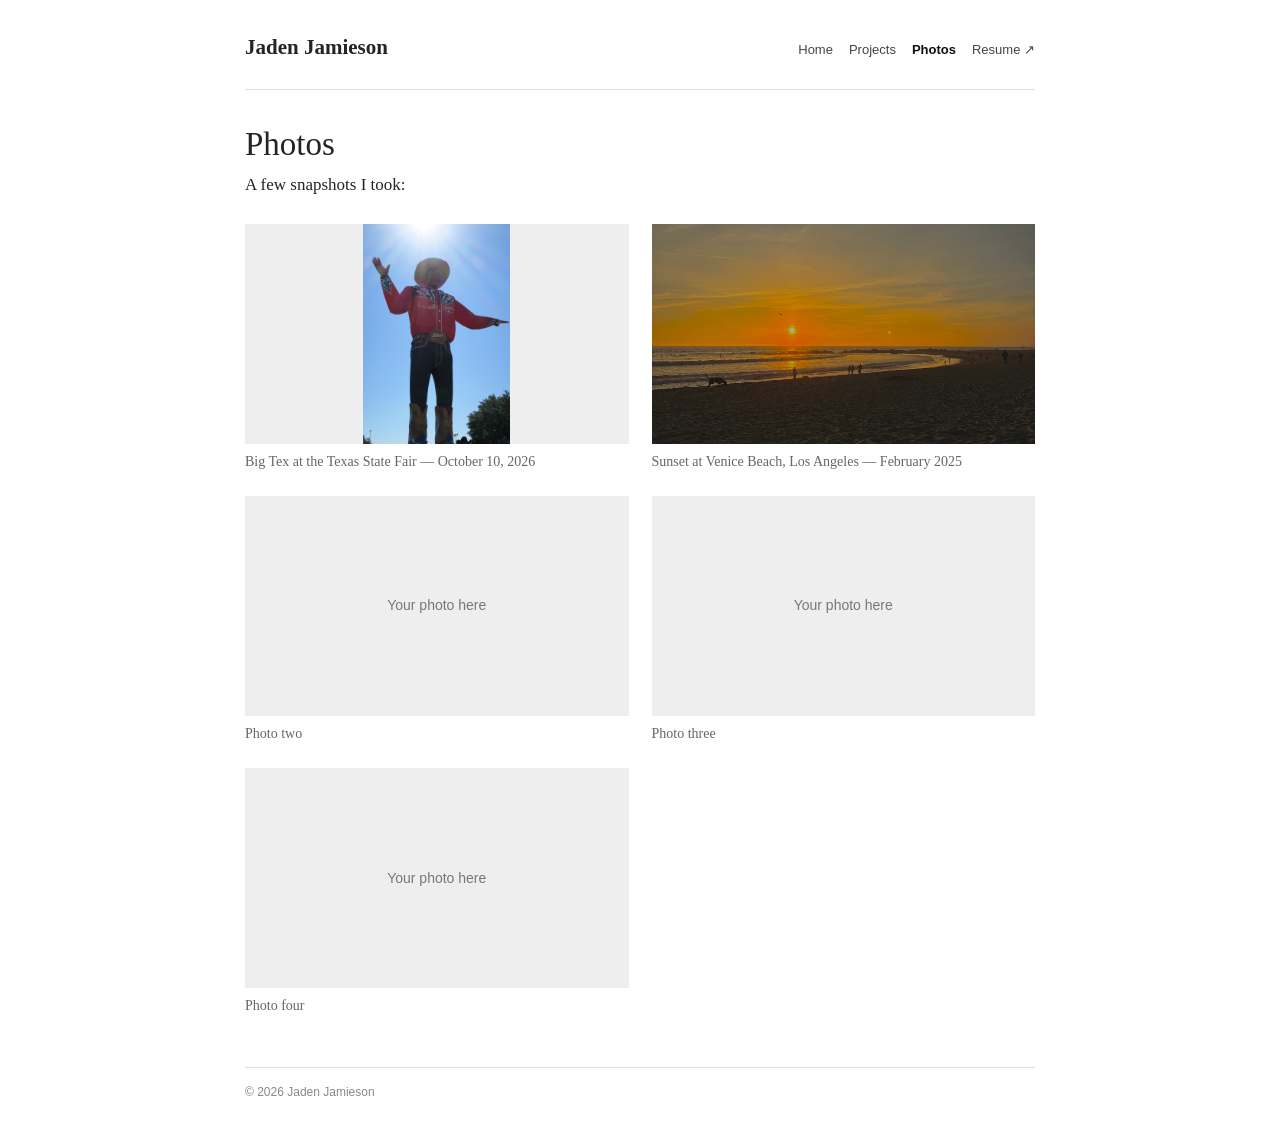
==== photos.html @ 05ab9835 "Update wordmark to 'Jaden Jamieson'" ====
<!DOCTYPE html>
<html lang="en">
<head>
  <meta charset="utf-8">
  <meta name="viewport" content="width=device-width, initial-scale=1">
  <meta name="description" content="A few favorite photos from Your Name.">
  <title>Photos | Jaden Jamieson</title>
  <link rel="stylesheet" href="style.css">
</head>
<body>
  <div class="site">
    <header class="site-header">
      <a class="wordmark" href="index.html">Jaden Jamieson</a>
      <nav aria-label="Main navigation">
        <a href="index.html">Home</a>
        <a href="index.html#projects">Projects</a>
        <a aria-current="page" href="photos.html">Photos</a>
        <a href="resume.pdf" target="_blank" rel="noopener noreferrer">Resume ↗</a>
      </nav>
    </header>
    <main>
      <h1>Photos</h1>
      <p>A few snapshots I took:</p>
      <div class="photo-grid">
        <!-- EXAMPLE: replace each placeholder block with <figure><img src="photo1.jpg" alt="Hiking trip"><figcaption>Weekend hike</figcaption></figure> -->
       
<figure>
  <img src="big-tex.png" alt="Texas football game">
  <figcaption>Big Tex at the Texas State Fair — October 10, 2026</figcaption>
</figure>

  <figure>
  <img src="sd3.png" alt="San Diego">
  <figcaption>Sunset at Venice Beach, Los Angeles — February 2025</figcaption>
</figure>

        <figure><div class="photo-placeholder">Your photo here</div><figcaption>Photo two</figcaption></figure>
        <figure><div class="photo-placeholder">Your photo here</div><figcaption>Photo three</figcaption></figure>
        <figure><div class="photo-placeholder">Your photo here</div><figcaption>Photo four</figcaption></figure>
      </div>
    </main>
    <footer>© 2026 Jaden Jamieson</footer>
  </div>
  
<style>
  .photo-grid img {
    cursor: zoom-in;
  }

  #photo-lightbox {
    background: #171717;
    color: white;
    border: none;
    border-radius: 6px;
    padding: 18px;
    max-width: 96vw;
    max-height: 96vh;
  }

  #photo-lightbox::backdrop {
    background: rgba(0, 0, 0, 0.9);
  }

  #photo-lightbox img {
    display: block;
    width: auto;
    height: auto;
    max-width: 90vw;
    max-height: 75vh;
    object-fit: contain;
    margin: auto;
  }

  #lightbox-caption {
    font-size: 22px;
    text-align: center;
    margin-top: 15px;
    color: white;
  }

  #close-lightbox {
    display: block;
    margin: 0 0 12px auto;
    background: none;
    color: white;
    border: none;
    font-size: 17px;
    cursor: pointer;
  }
</style>

<dialog id="photo-lightbox">
  <button id="close-lightbox">✕ Close</button>
  <img id="lightbox-image" alt="">
  <p id="lightbox-caption"></p>
</dialog>

<script>
  const lightbox = document.getElementById("photo-lightbox");

  document.querySelectorAll(".photo-grid figure img").forEach(img => {
    img.tabIndex = 0;
    img.setAttribute("role", "button");

    const openPhoto = () => {
      const figure = img.closest("figure");
      const caption = figure.querySelector("figcaption");

      document.getElementById("lightbox-image").src = img.src;
      document.getElementById("lightbox-image").alt = img.alt;
      document.getElementById("lightbox-caption").textContent =
        caption ? caption.textContent : "";

      lightbox.showModal();
    };

    img.addEventListener("click", openPhoto);
    img.addEventListener("keydown", event => {
      if (event.key === "Enter" || event.key === " ") {
        event.preventDefault();
        openPhoto();
      }
    });
  });

  document.getElementById("close-lightbox").onclick =
    () => lightbox.close();

  lightbox.addEventListener("click", event => {
    if (event.target === lightbox) lightbox.close();
  });
</script>

</body>
</html>
---- style.css ----
:root { color-scheme: light; }
* { box-sizing: border-box; }
html { scroll-behavior: smooth; }
body { margin: 0; background: #fff; color: #242424; font-family: Georgia, "Times New Roman", serif; font-size: 17px; line-height: 1.65; }
.site { max-width: 840px; margin: 0 auto; padding: 30px 25px 45px; }
a { color: #165b94; text-decoration: none; }
a:hover { text-decoration: underline; }
.site-header { display: flex; align-items: baseline; justify-content: space-between; gap: 15px; padding-bottom: 24px; margin-bottom: 34px; border-bottom: 1px solid #ddd; }
.wordmark { font-size: 21px; font-weight: bold; color: #242424; white-space: nowrap; }
nav { display: flex; flex-wrap: wrap; gap: 16px; font-family: Arial, sans-serif; font-size: 13px; }
nav a { color: #444; }
nav a[aria-current="page"] { color: #111; font-weight: bold; }
h1, h2, h3 { line-height: 1.25; }
h1 { font-size: 33px; font-weight: normal; margin: 0 0 6px; }
h2 { font-size: 23px; font-weight: normal; margin: 36px 0 12px; padding-bottom: 6px; border-bottom: 1px solid #e5e5e5; }
h3 { font-size: 18px; margin: 0 0 4px; }
p { margin: 0 0 13px; }
.subtitle { color: #666; font-size: 15px; margin-bottom: 17px; }
.intro { display: grid; grid-template-columns: 190px minmax(0, 1fr); gap: 30px; align-items: start; }
.portrait { display: block; width: 190px; height: 230px; object-fit: cover; background: #f0f0f0; border-radius: 2px; }
.social-links { display: flex; gap: 15px; flex-wrap: wrap; font-size: 15px; }
.project { margin-bottom: 19px; }
.project p { font-size: 16px; color: #555; }
.photo-grid { display: grid; grid-template-columns: repeat(2, minmax(0, 1fr)); gap: 23px; margin-top: 25px; }
figure { margin: 0; }
figure img { width: 100%; height: 220px; object-fit: cover; display: block; }
figcaption { font-size: 14px; color: #666; margin-top: 6px; }
.photo-placeholder { height: 220px; background: #eee; color: #777; display: grid; place-items: center; font-size: 14px; font-family: Arial, sans-serif; }
footer { margin-top: 50px; border-top: 1px solid #ddd; padding-top: 15px; color: #888; font-size: 12px; font-family: Arial, sans-serif; }
@media (max-width: 600px) { .site { padding: 21px 18px 35px; } .site-header { align-items: flex-start; flex-direction: column; gap: 10px; } .intro { grid-template-columns: 1fr; gap: 18px; } .portrait { width: 160px; height: 194px; } h1 { font-size: 29px; } .photo-grid { grid-template-columns: 1fr; } }



.photo-grid figure:first-child img {
  width: 100%;
  height: 220px;
  object-fit: contain;
  object-position: center center;
  background: #eeeeee;
}
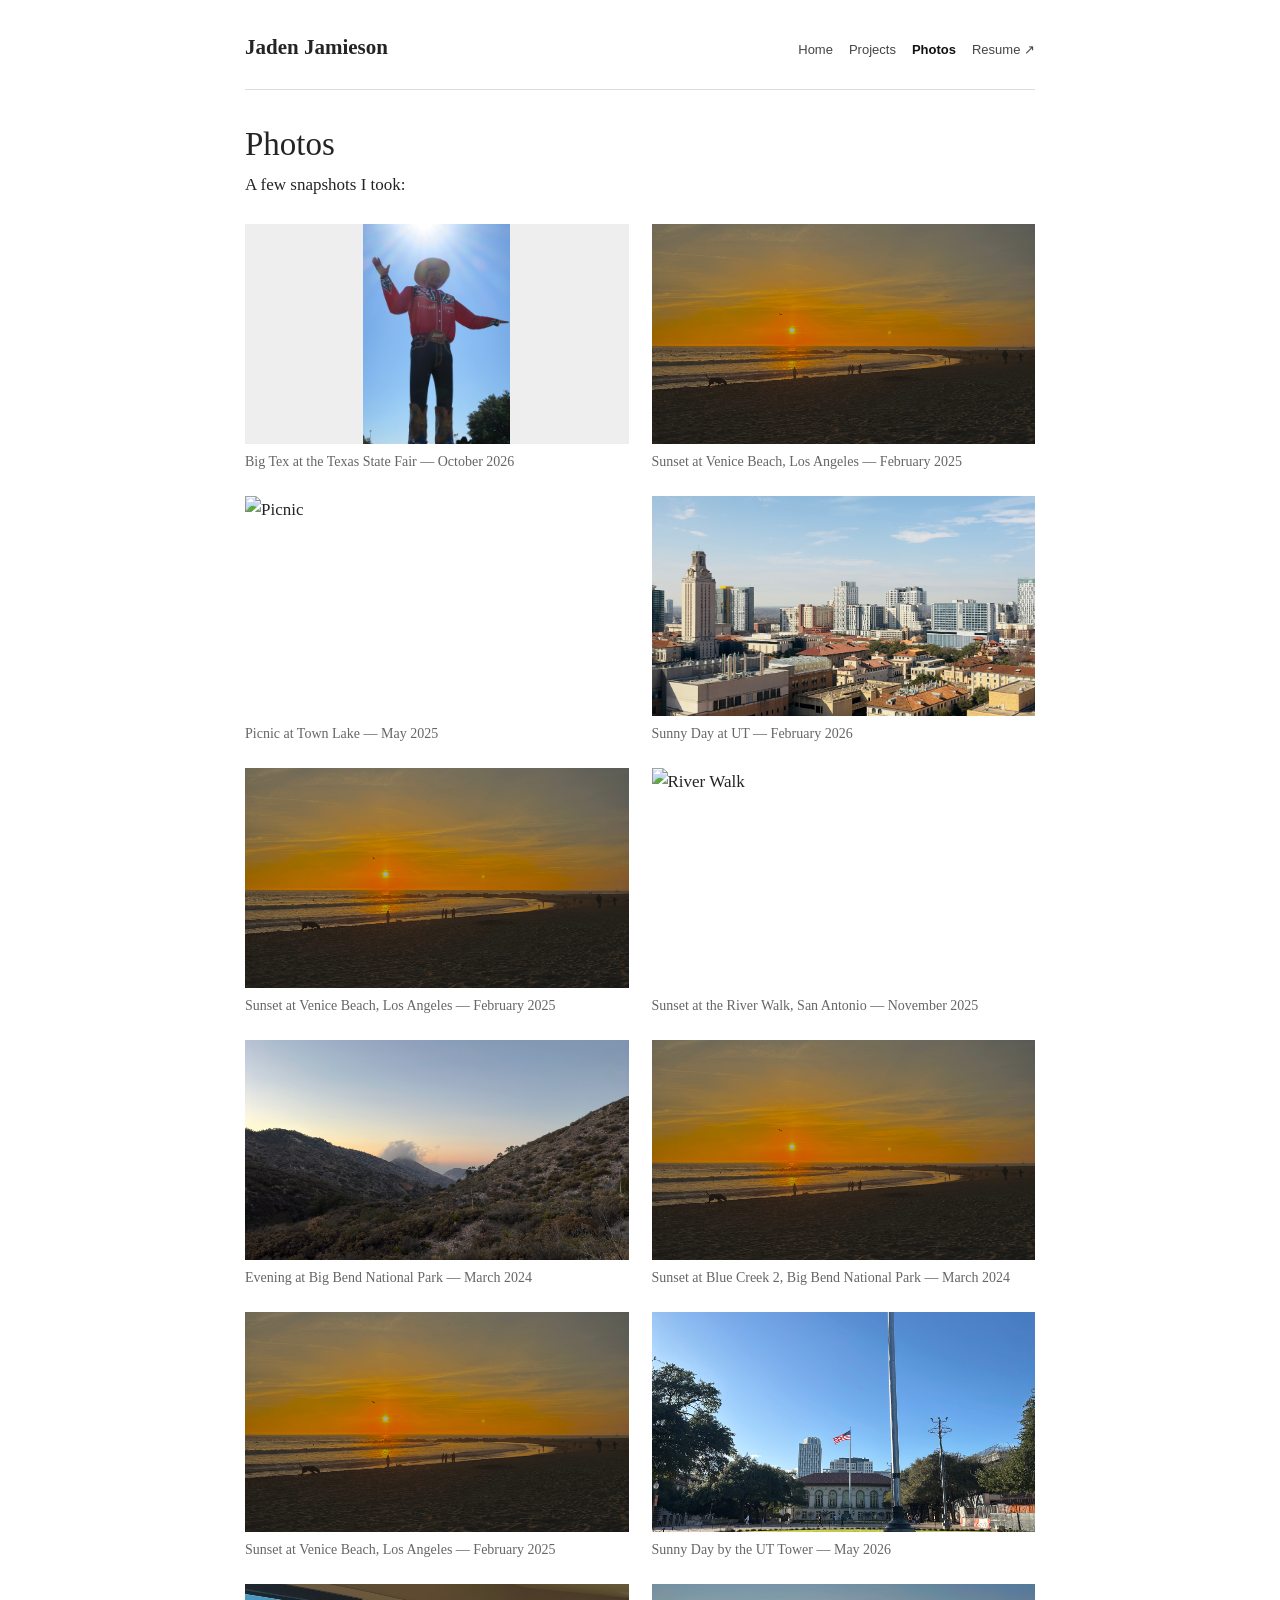
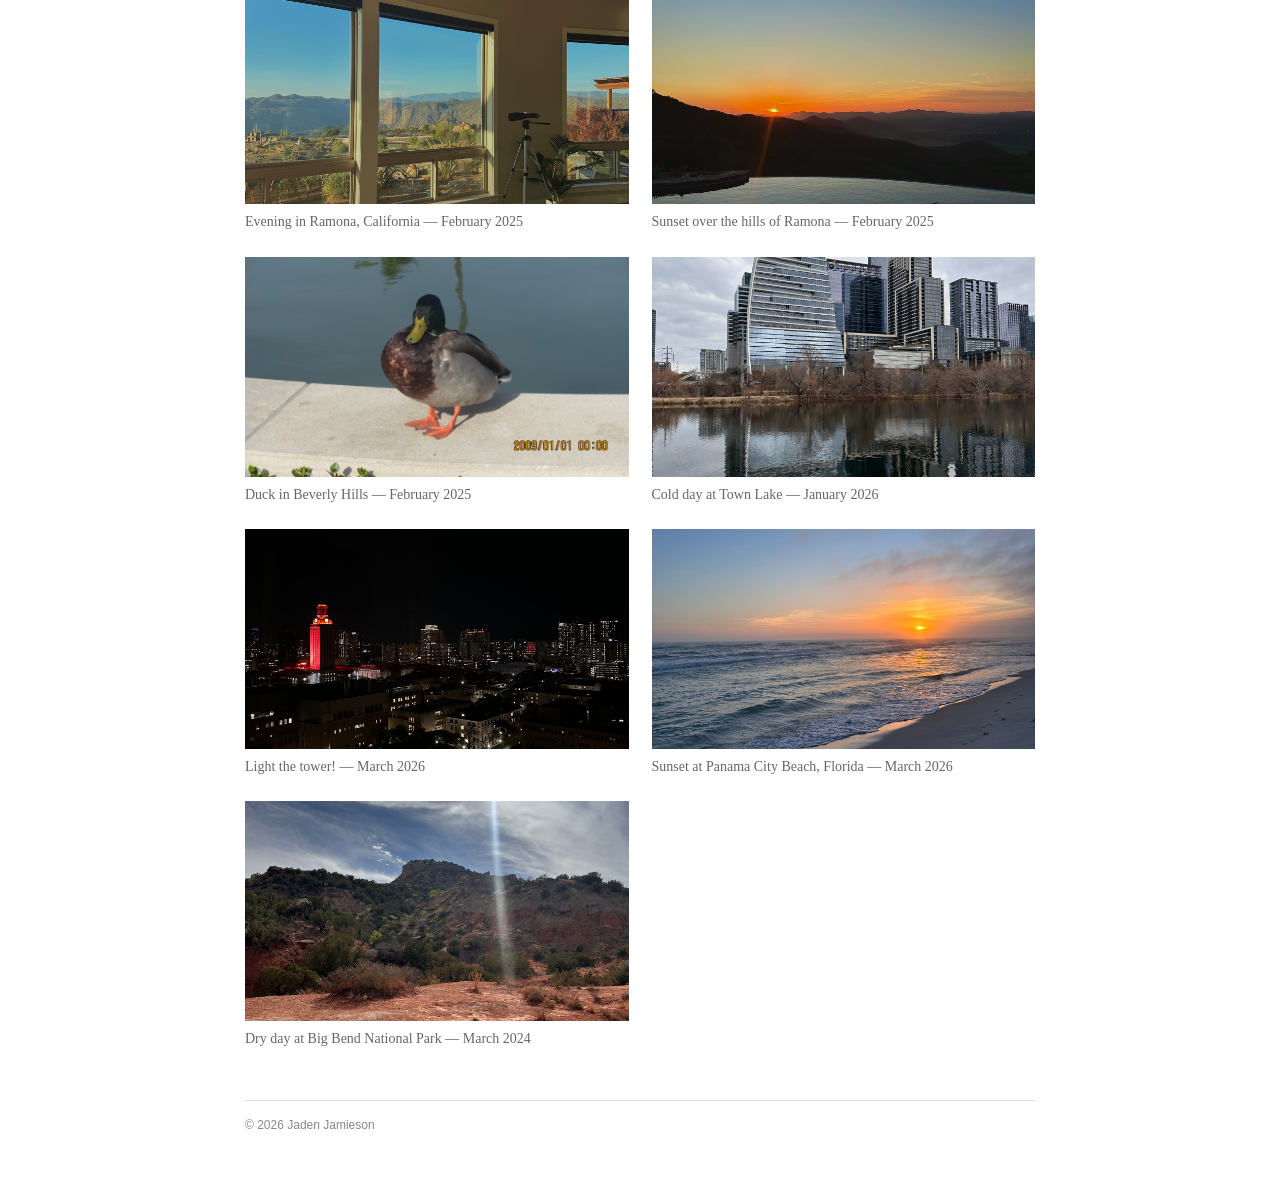
==== commit 6c881acf: "Update captions and add new photo entries" ====
--- a/photos.html
+++ b/photos.html
@@ -26,7 +26,7 @@
        
 <figure>
   <img src="big-tex.png" alt="Texas football game">
-  <figcaption>Big Tex at the Texas State Fair — October 10, 2026</figcaption>
+  <figcaption>Big Tex at the Texas State Fair — October 2026</figcaption>
 </figure>
 
   <figure>
@@ -34,9 +34,81 @@
   <figcaption>Sunset at Venice Beach, Los Angeles — February 2025</figcaption>
 </figure>
 
-        <figure><div class="photo-placeholder">Your photo here</div><figcaption>Photo two</figcaption></figure>
-        <figure><div class="photo-placeholder">Your photo here</div><figcaption>Photo three</figcaption></figure>
-        <figure><div class="photo-placeholder">Your photo here</div><figcaption>Photo four</figcaption></figure>
+          <figure>
+  <img src="pn1.png" alt="Picnic">
+  <figcaption>Picnic at Town Lake — May 2025</figcaption>
+</figure>
+
+          <figure>
+  <img src="ut1.png" alt="UT Campus">
+  <figcaption>Sunny Day at UT — February 2026</figcaption>
+</figure>
+
+          <figure>
+  <img src="sd3.png" alt="San Diego">
+  <figcaption>Sunset at Venice Beach, Los Angeles — February 2025</figcaption>
+</figure>
+
+          <figure>
+  <img src="dt1.png" alt="River Walk">
+  <figcaption>Sunset at the River Walk, San Antonio — November 2025</figcaption>
+</figure>
+
+          <figure>
+  <img src="bb2.png" alt="Big Bend">
+  <figcaption>Evening at Big Bend National Park — March 2024</figcaption>
+</figure>
+
+          <figure>
+  <img src="sd3.png" alt="Big Bend">
+  <figcaption>Sunset at Blue Creek 2, Big Bend National Park — March 2024</figcaption>
+</figure>
+
+          <figure>
+  <img src="sd3.png" alt="San Diego">
+  <figcaption>Sunset at Venice Beach, Los Angeles — February 2025</figcaption>
+</figure>
+
+          <figure>
+  <img src="lawn1.png" alt="UT">
+  <figcaption>Sunny Day by the UT Tower — May 2026</figcaption>
+</figure>
+
+          <figure>
+  <img src="sd1.png" alt="Ramona">
+  <figcaption>Evening in Ramona, California — February 2025</figcaption>
+</figure>
+
+          <figure>
+  <img src="sd2.png" alt="Ramona">
+  <figcaption>Sunset over the hills of Ramona — February 2025</figcaption>
+</figure>
+
+          <figure>
+  <img src="sd4.png" alt="Duck">
+  <figcaption>Duck in Beverly Hills — February 2025</figcaption>
+</figure>
+
+          <figure>
+  <img src="au1.png" alt="San Diego">
+  <figcaption>Cold day at Town Lake — January 2026</figcaption>
+</figure>
+
+          <figure>
+  <img src="ut2.png" alt="UT Tower">
+  <figcaption>Light the tower! — March 2026</figcaption>
+</figure>
+
+          <figure>
+  <img src="fl1.png" alt="Panama City Beach">
+  <figcaption>Sunset at Panama City Beach, Florida — March 2026</figcaption>
+</figure>
+
+          <figure>
+  <img src="bb3.png" alt="Big Bend">
+  <figcaption>Dry day at Big Bend National Park — March 2024</figcaption>
+</figure>
+        
       </div>
     </main>
     <footer>© 2026 Jaden Jamieson</footer>
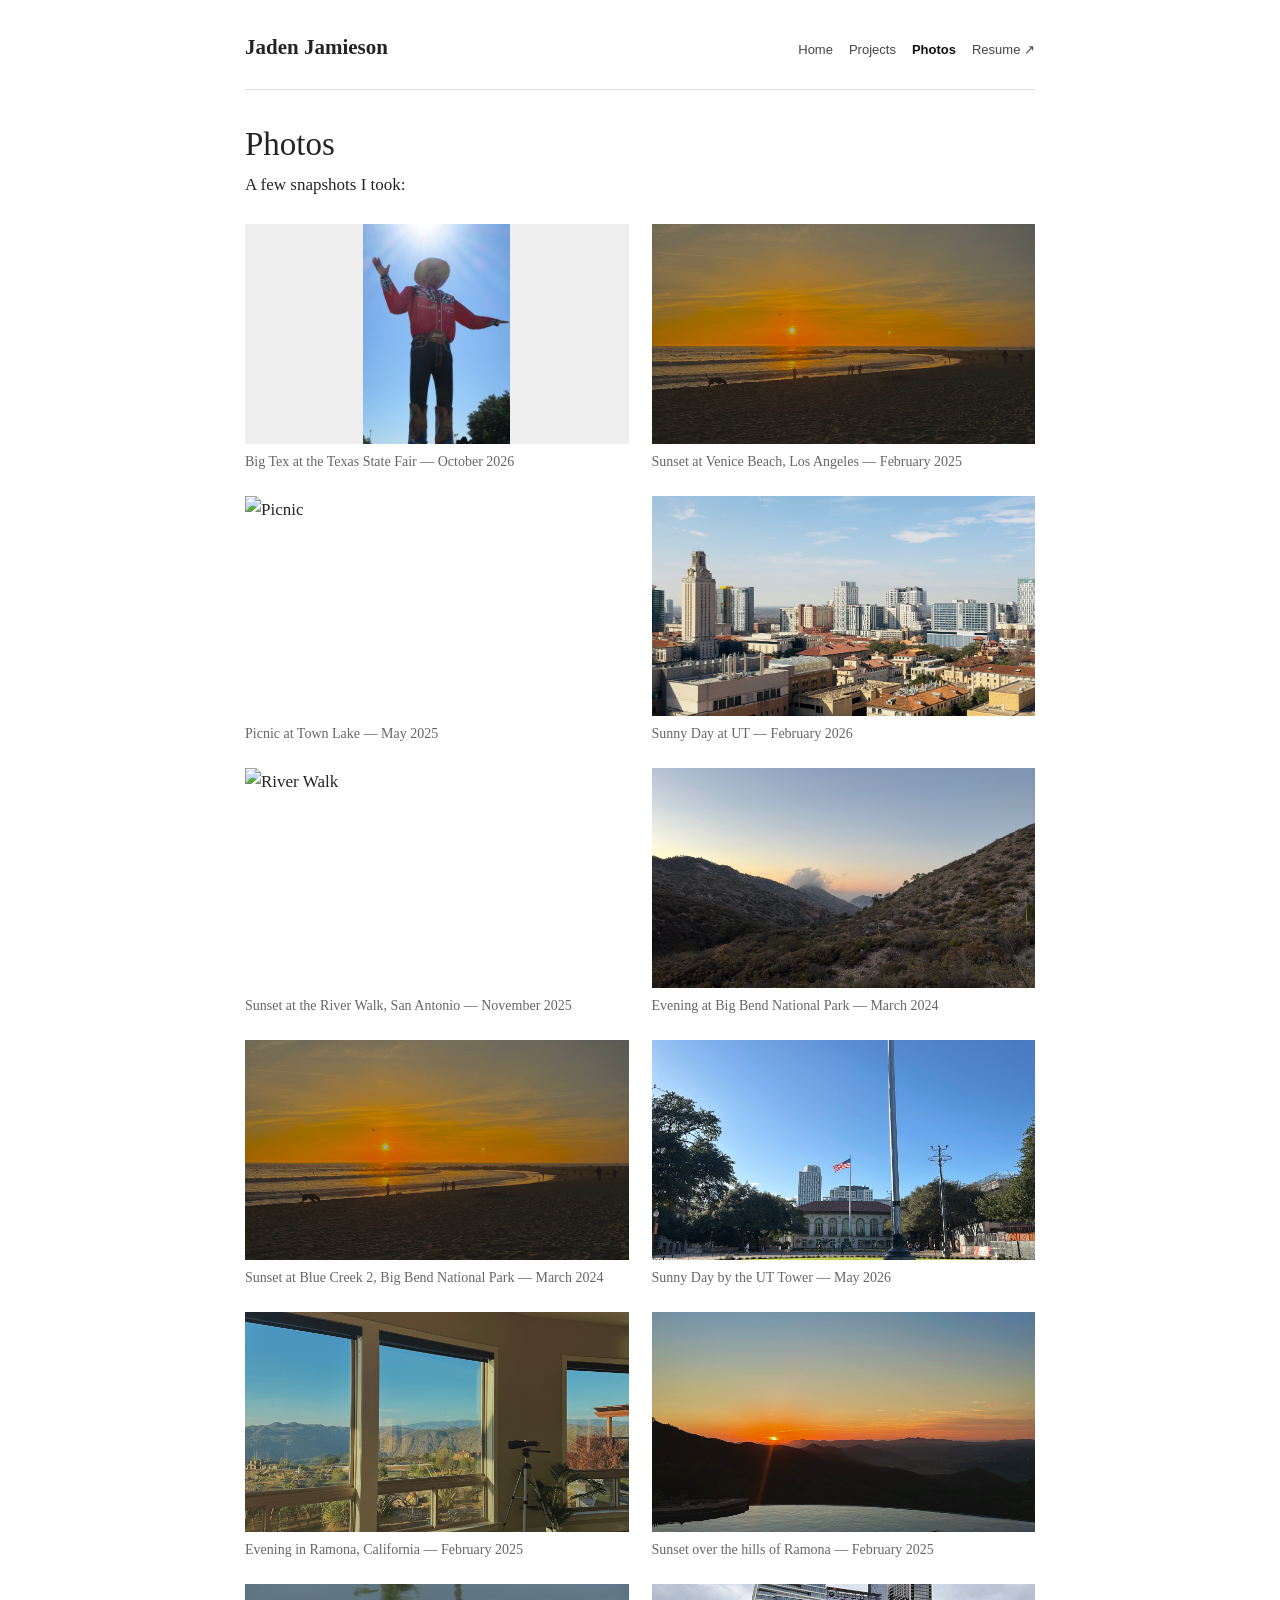
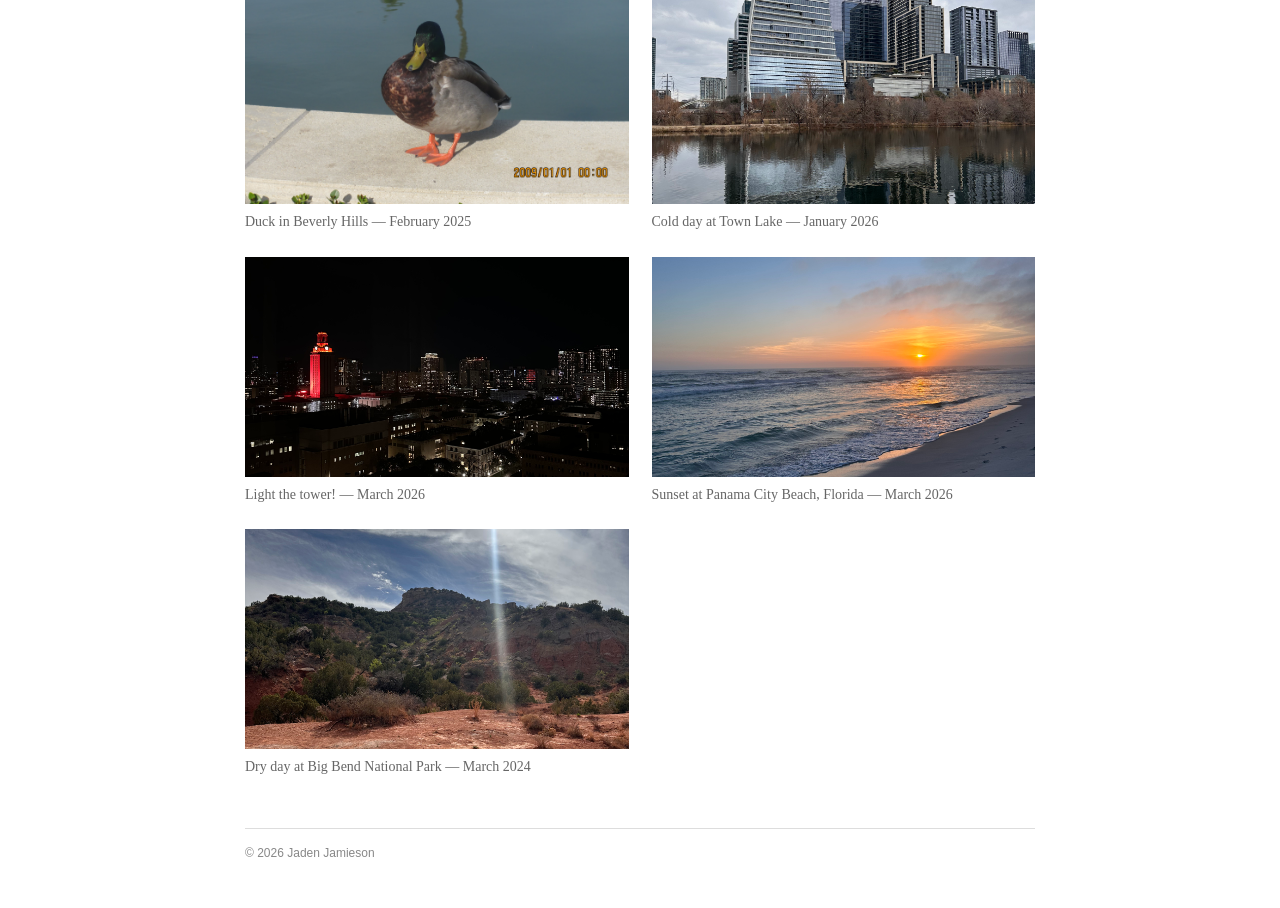
==== commit c4816b75: "Remove duplicate image entry for Venice Beach Removed duplicate figure for Sunset at Venice Beach." ====
--- a/photos.html
+++ b/photos.html
@@ -44,10 +44,6 @@
   <figcaption>Sunny Day at UT — February 2026</figcaption>
 </figure>
 
-          <figure>
-  <img src="sd3.png" alt="San Diego">
-  <figcaption>Sunset at Venice Beach, Los Angeles — February 2025</figcaption>
-</figure>
 
           <figure>
   <img src="dt1.png" alt="River Walk">
@@ -64,10 +60,6 @@
   <figcaption>Sunset at Blue Creek 2, Big Bend National Park — March 2024</figcaption>
 </figure>
 
-          <figure>
-  <img src="sd3.png" alt="San Diego">
-  <figcaption>Sunset at Venice Beach, Los Angeles — February 2025</figcaption>
-</figure>
 
           <figure>
   <img src="lawn1.png" alt="UT">
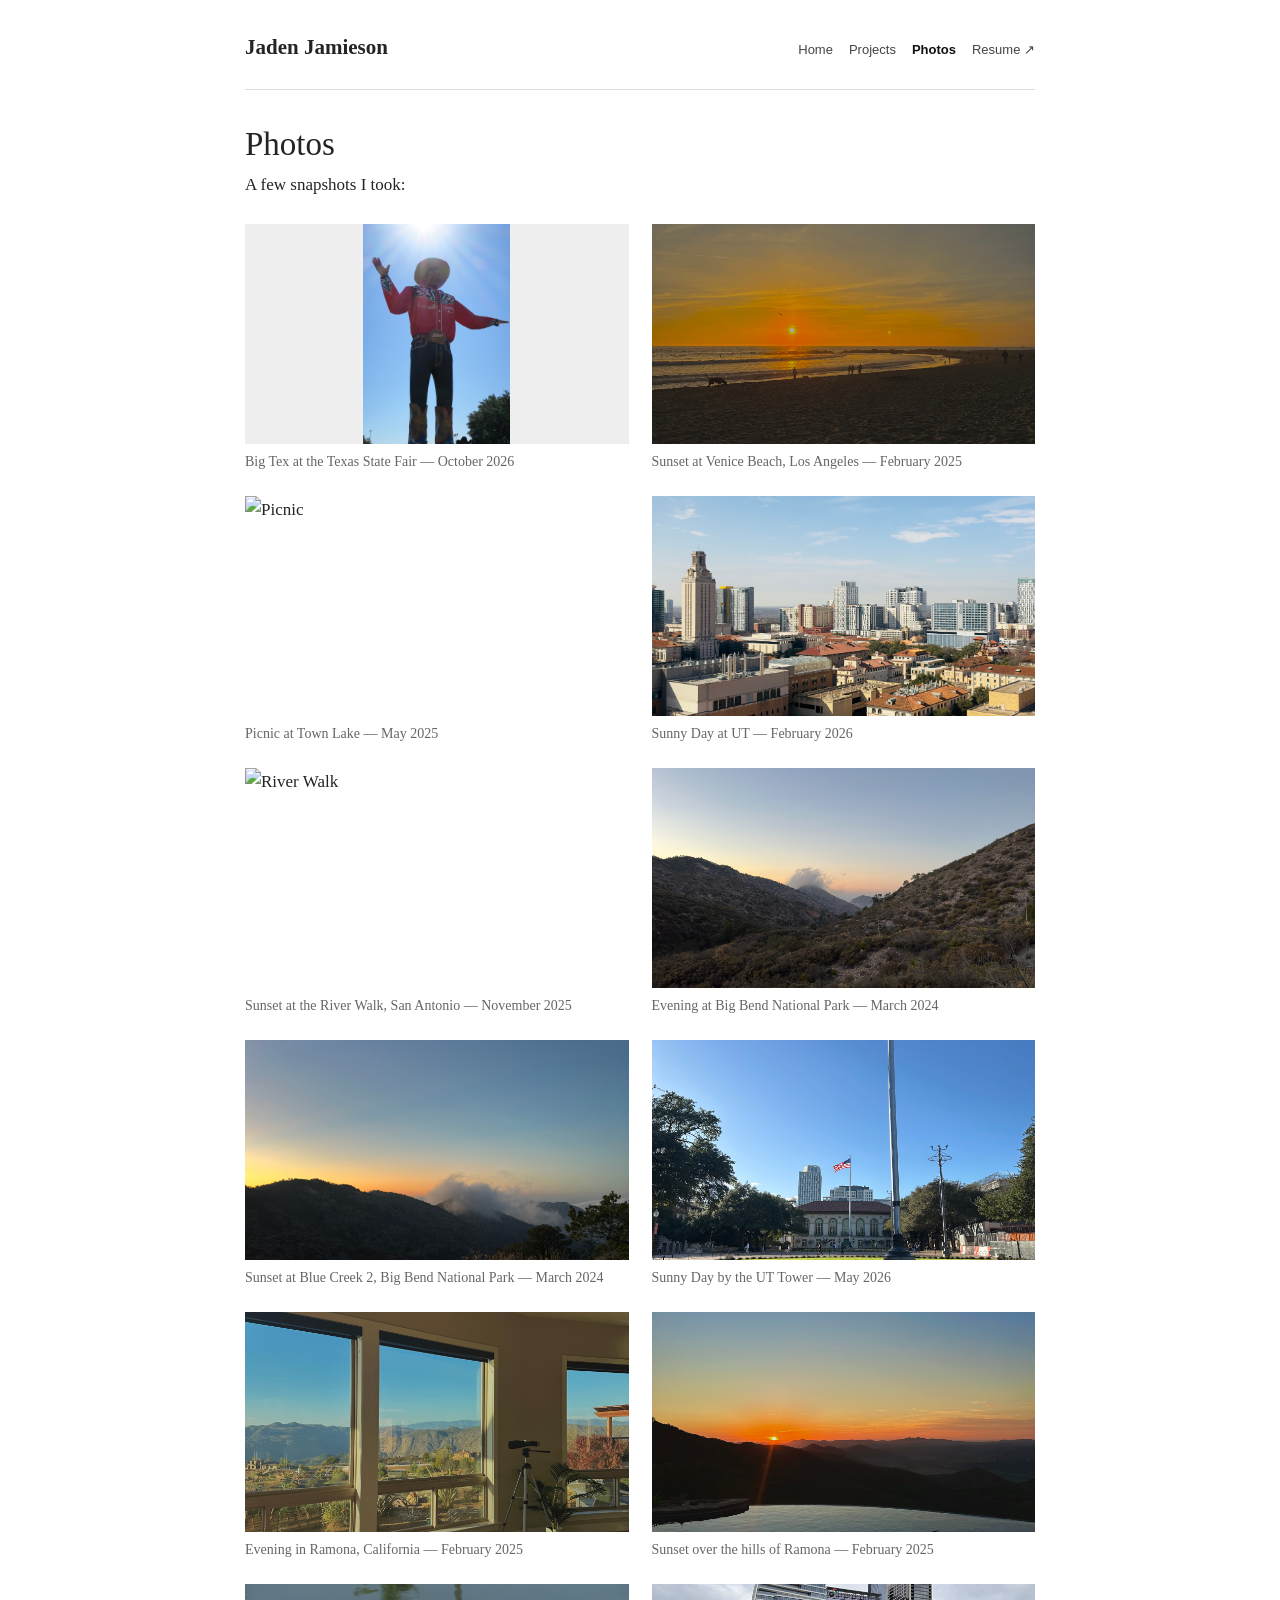
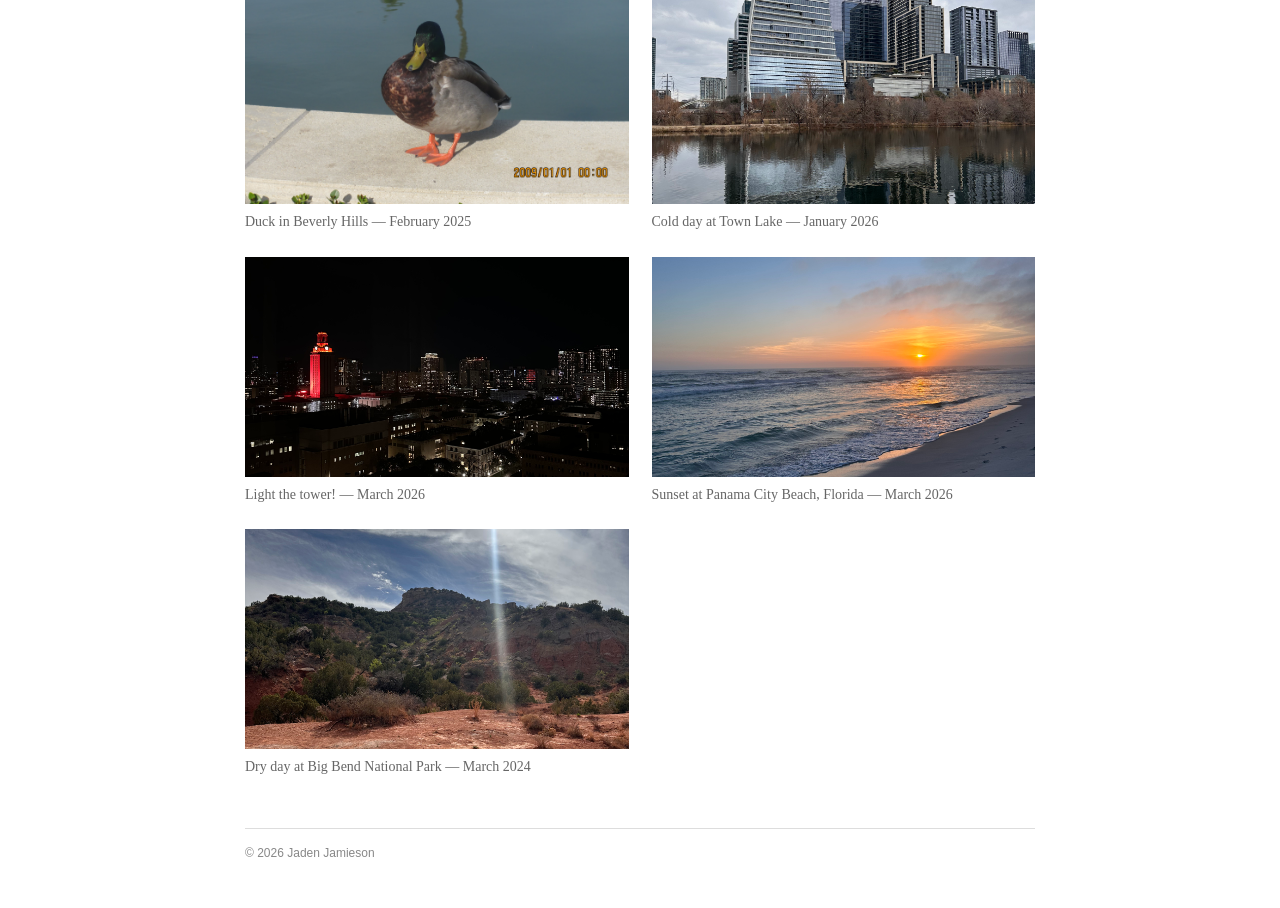
==== commit f97594fa: "Update image source in photos.html" ====
--- a/photos.html
+++ b/photos.html
@@ -56,7 +56,7 @@
 </figure>
 
           <figure>
-  <img src="sd3.png" alt="Big Bend">
+  <img src="bb1.png" alt="Big Bend">
   <figcaption>Sunset at Blue Creek 2, Big Bend National Park — March 2024</figcaption>
 </figure>
 
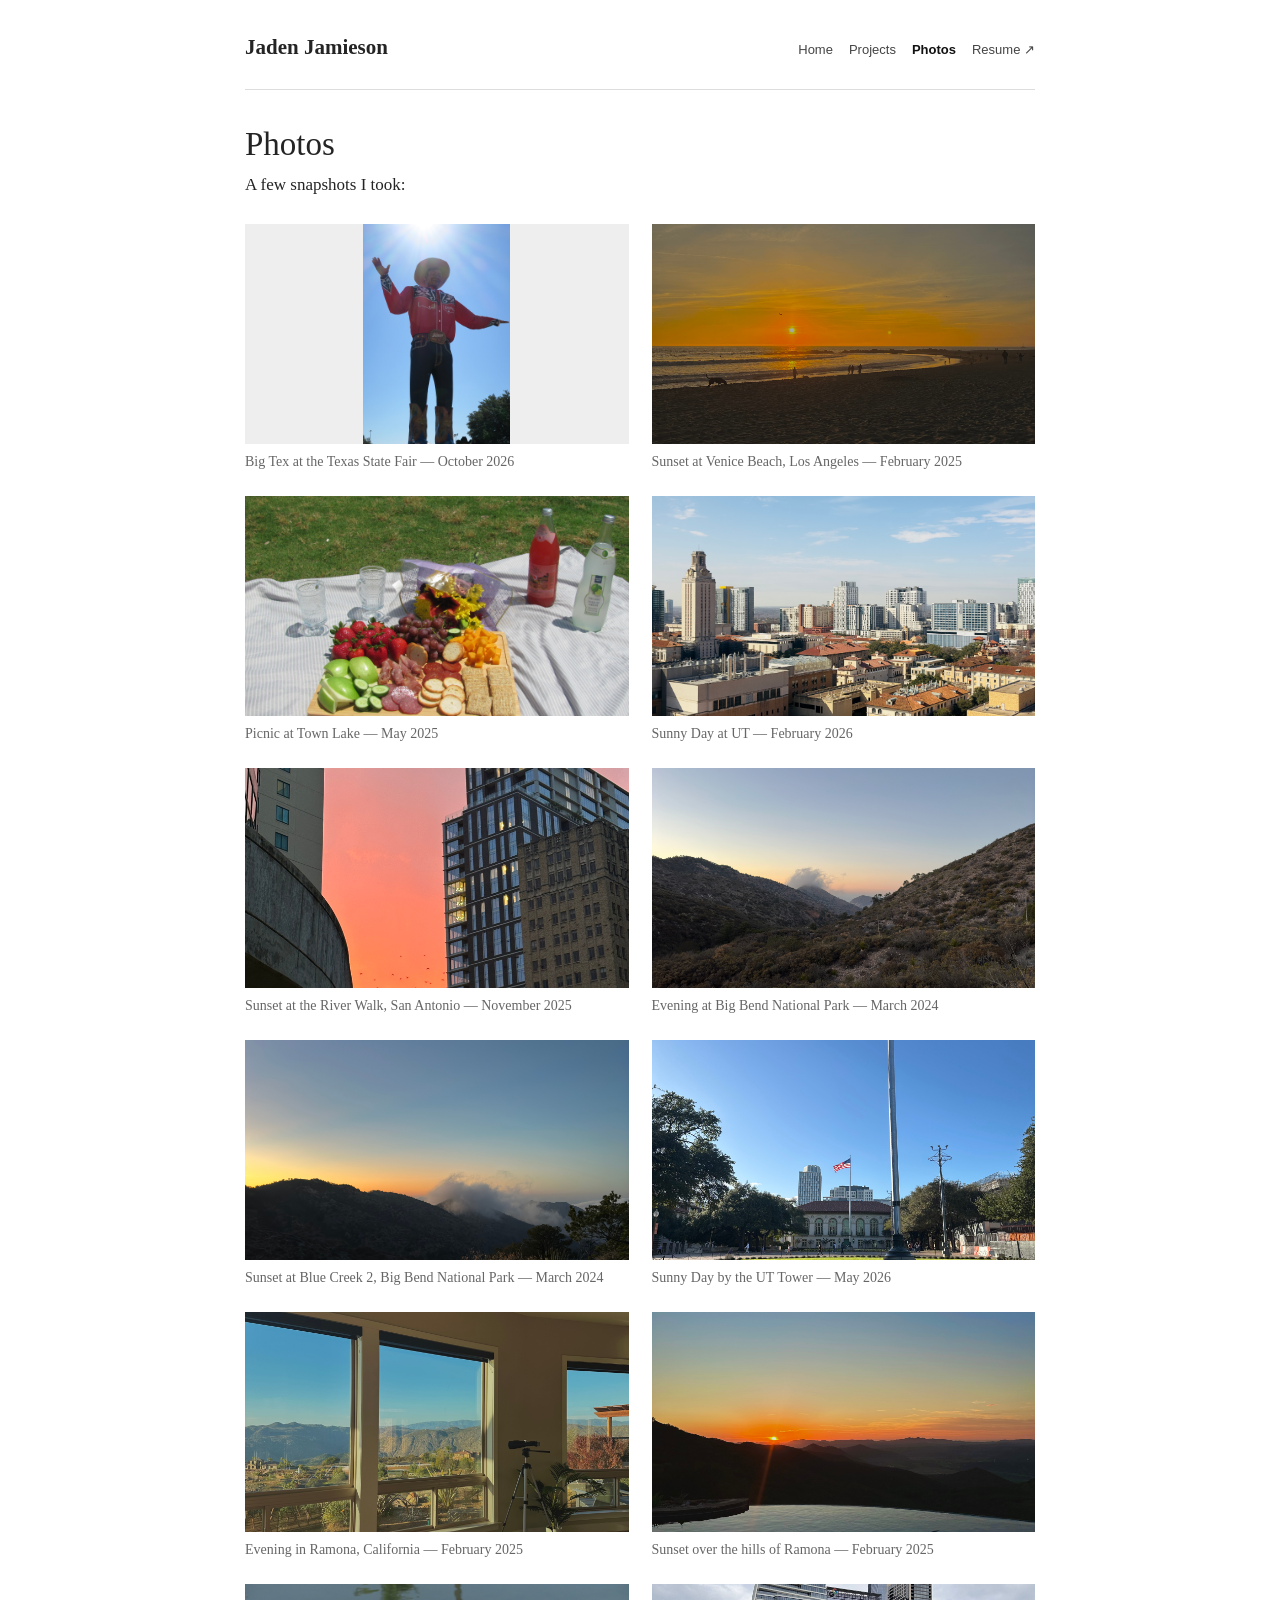
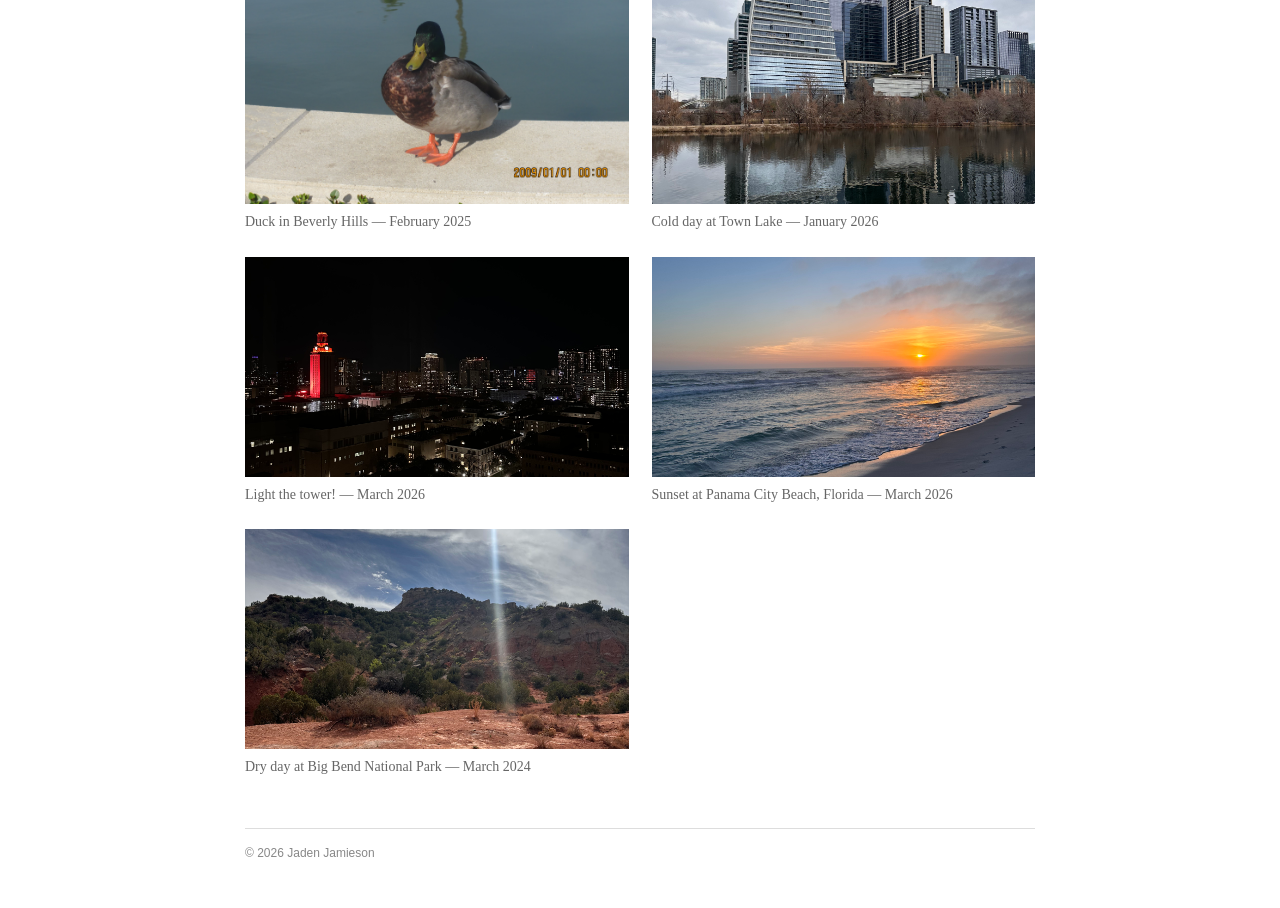
==== commit 2126051e: "Update image sources in photos.html" ====
--- a/photos.html
+++ b/photos.html
@@ -35,7 +35,7 @@
 </figure>
 
           <figure>
-  <img src="pn1.png" alt="Picnic">
+  <img src="picnic.png" alt="Picnic">
   <figcaption>Picnic at Town Lake — May 2025</figcaption>
 </figure>
 
@@ -46,7 +46,7 @@
 
 
           <figure>
-  <img src="dt1.png" alt="River Walk">
+  <img src="downtownsa.png" alt="River Walk">
   <figcaption>Sunset at the River Walk, San Antonio — November 2025</figcaption>
 </figure>
 
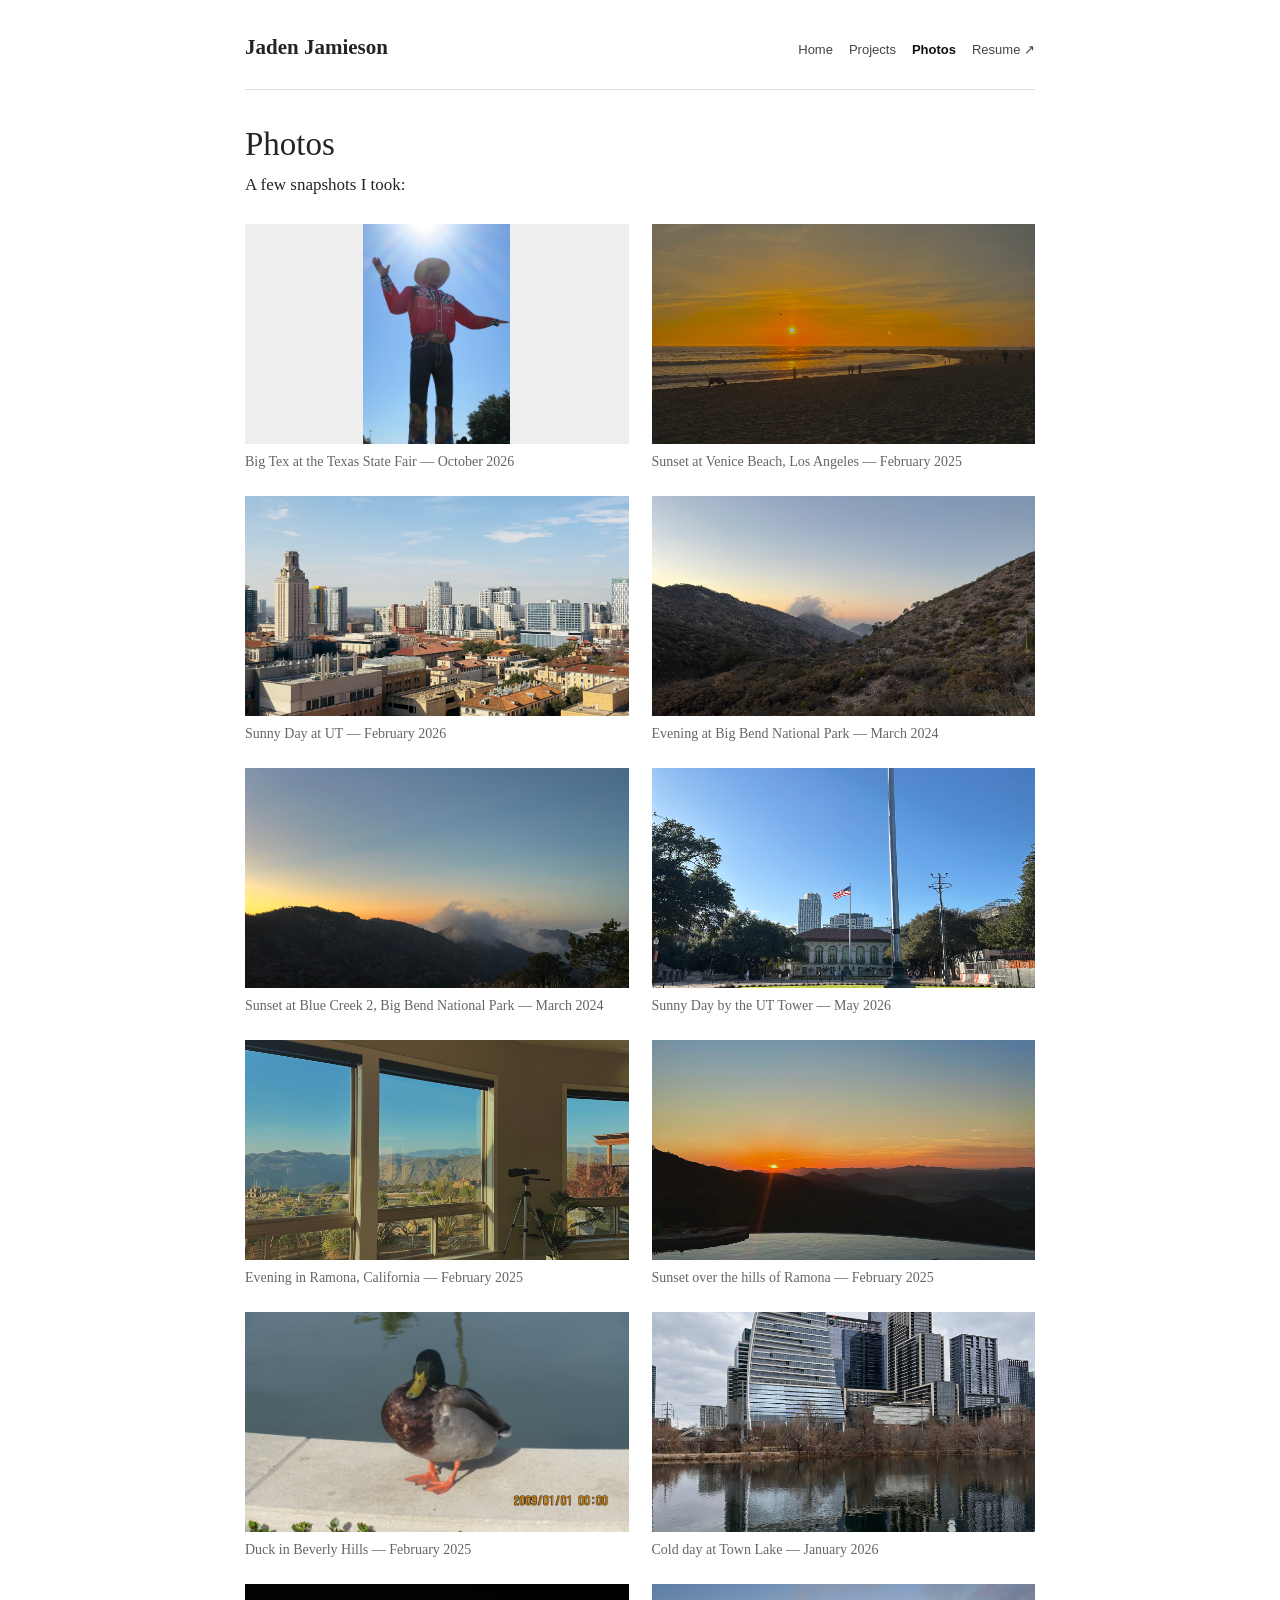
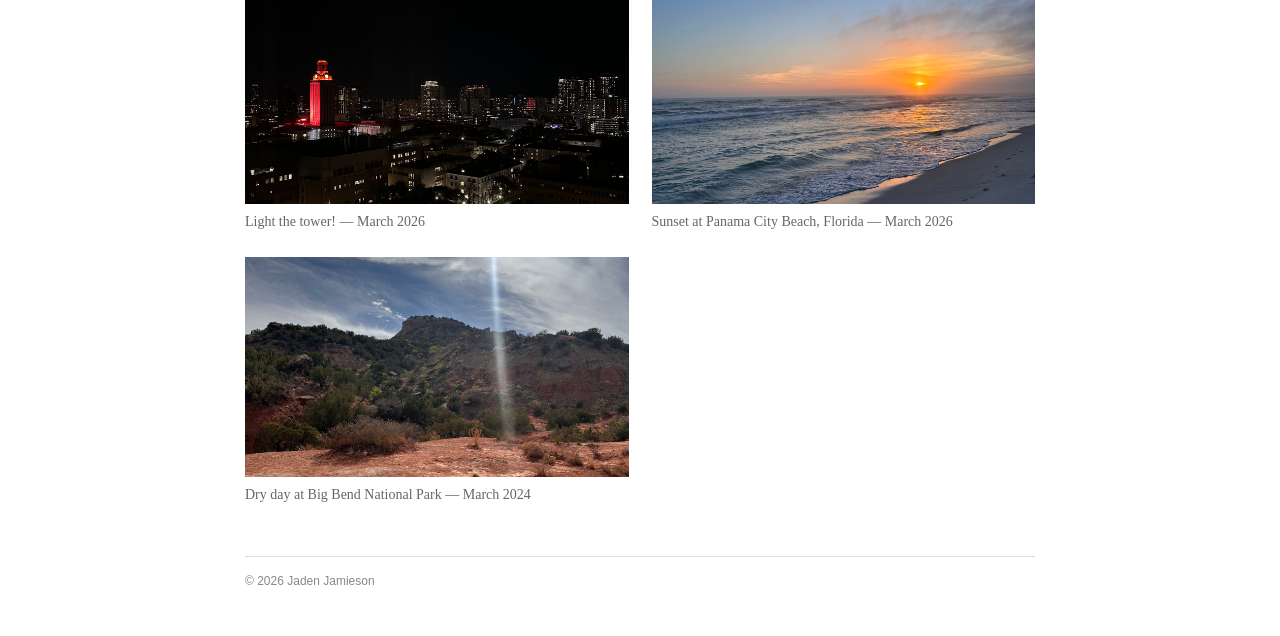
==== commit e35bb69c: "Remove picnic and River Walk images from photos.html Removed picnic and downtown San Antonio images " ====
--- a/photos.html
+++ b/photos.html
@@ -34,10 +34,7 @@
   <figcaption>Sunset at Venice Beach, Los Angeles — February 2025</figcaption>
 </figure>
 
-          <figure>
-  <img src="picnic.png" alt="Picnic">
-  <figcaption>Picnic at Town Lake — May 2025</figcaption>
-</figure>
+   
 
           <figure>
   <img src="ut1.png" alt="UT Campus">
@@ -45,10 +42,7 @@
 </figure>
 
 
-          <figure>
-  <img src="downtownsa.png" alt="River Walk">
-  <figcaption>Sunset at the River Walk, San Antonio — November 2025</figcaption>
-</figure>
+  
 
           <figure>
   <img src="bb2.png" alt="Big Bend">
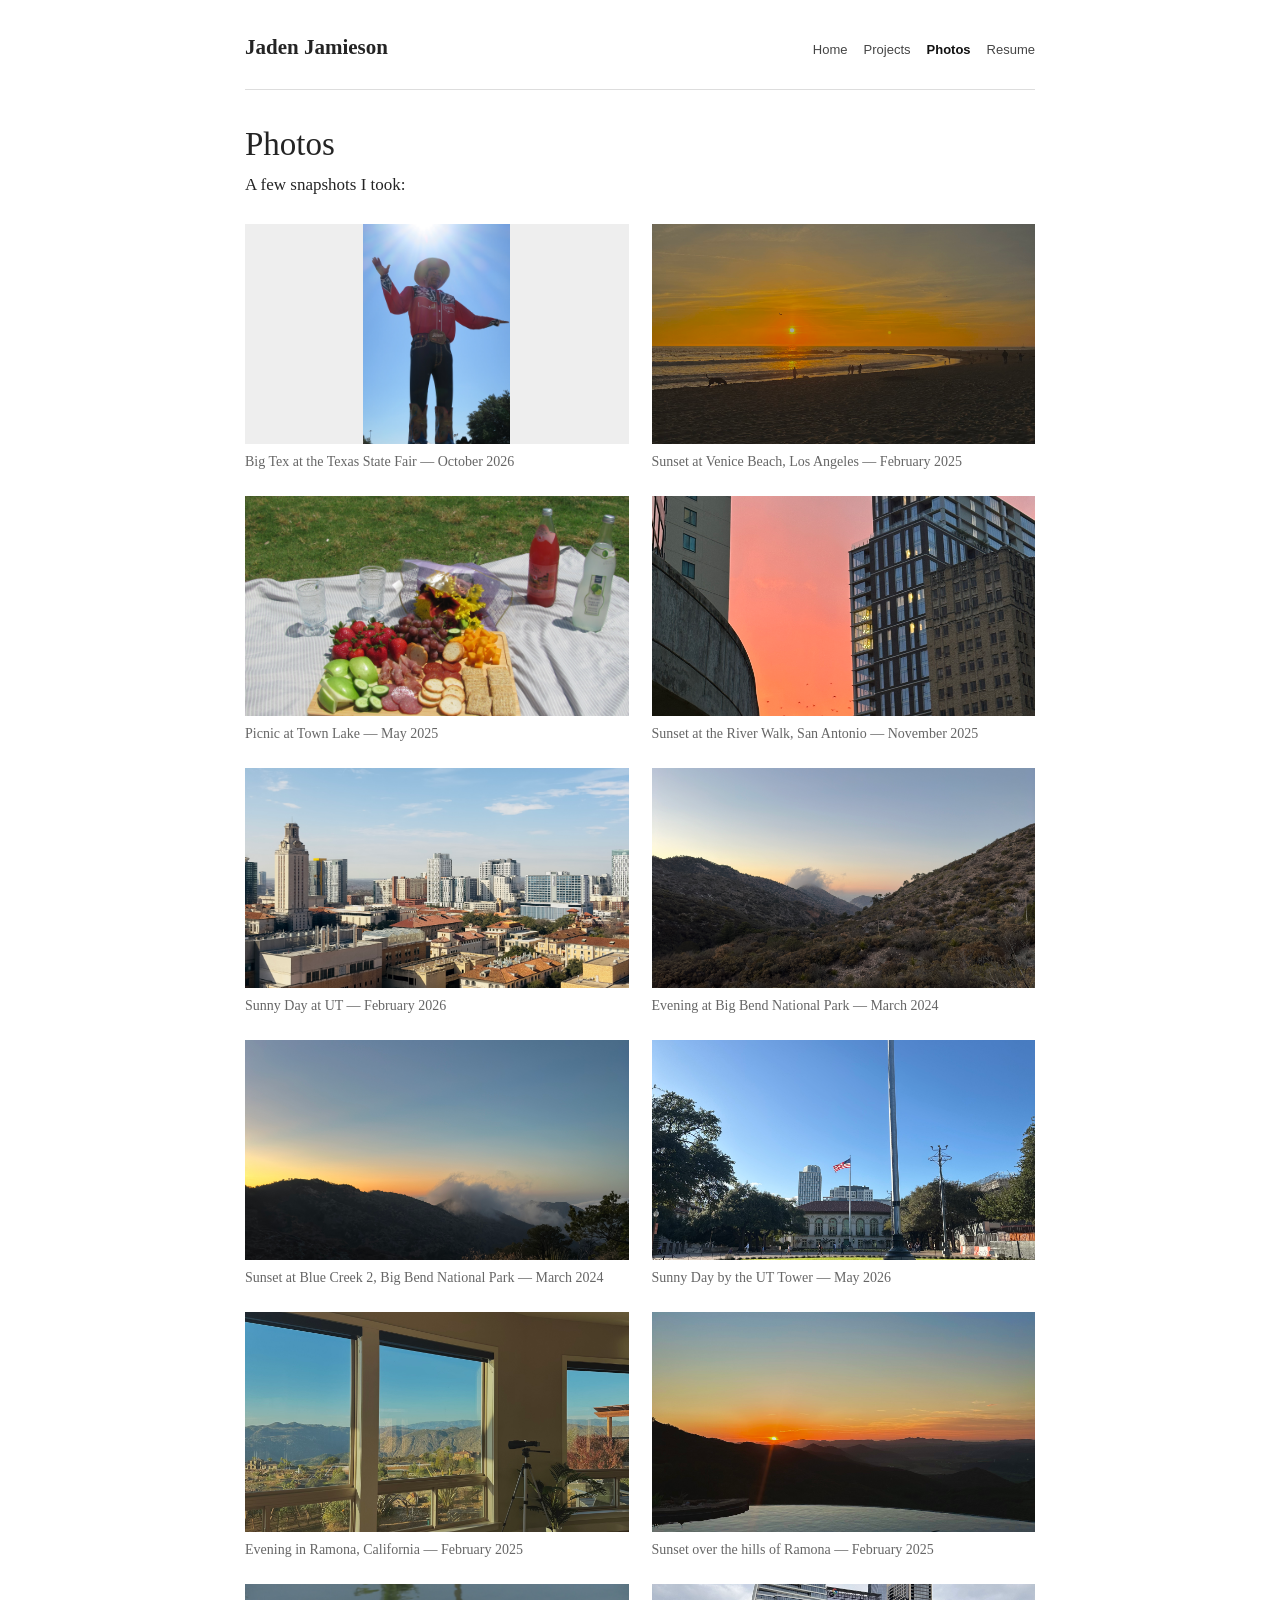
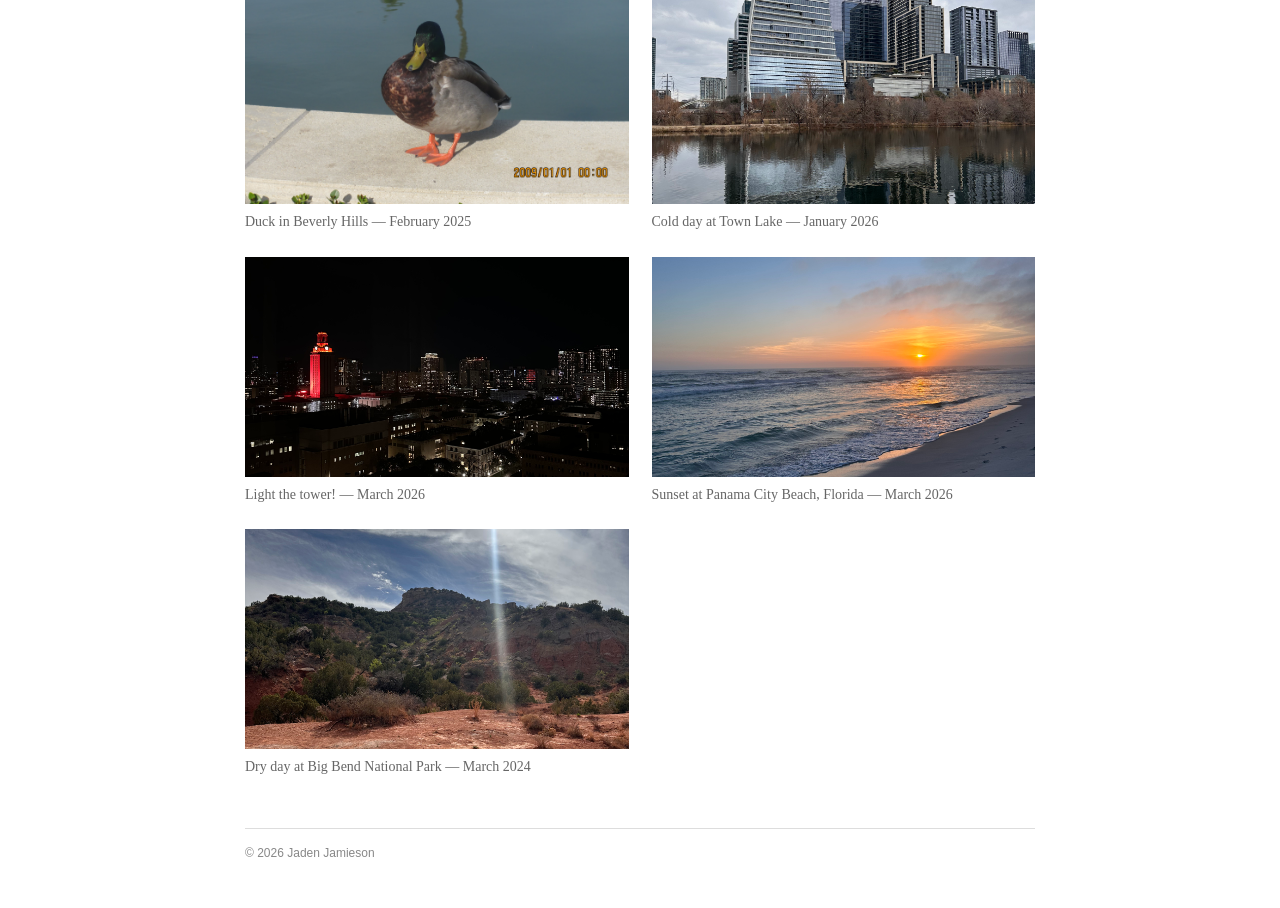
==== commit 432d8263: "Update photos.html" ====
--- a/photos.html
+++ b/photos.html
@@ -15,7 +15,7 @@
         <a href="index.html">Home</a>
         <a href="index.html#projects">Projects</a>
         <a aria-current="page" href="photos.html">Photos</a>
-        <a href="resume.pdf" target="_blank" rel="noopener noreferrer">Resume ↗</a>
+        <a href="resume.pdf" target="_blank" rel="noopener noreferrer">Resume</a>
       </nav>
     </header>
     <main>
@@ -34,6 +34,15 @@
   <figcaption>Sunset at Venice Beach, Los Angeles — February 2025</figcaption>
 </figure>
 
+          <figure>
+  <img src="picnic.png" alt="Picnic">
+  <figcaption>Picnic at Town Lake — May 2025</figcaption>
+</figure>
+
+          <figure>
+  <img src="downtownsa.png" alt="Downtown">
+  <figcaption>Sunset at the River Walk, San Antonio — November 2025</figcaption>
+</figure>
    
 
           <figure>
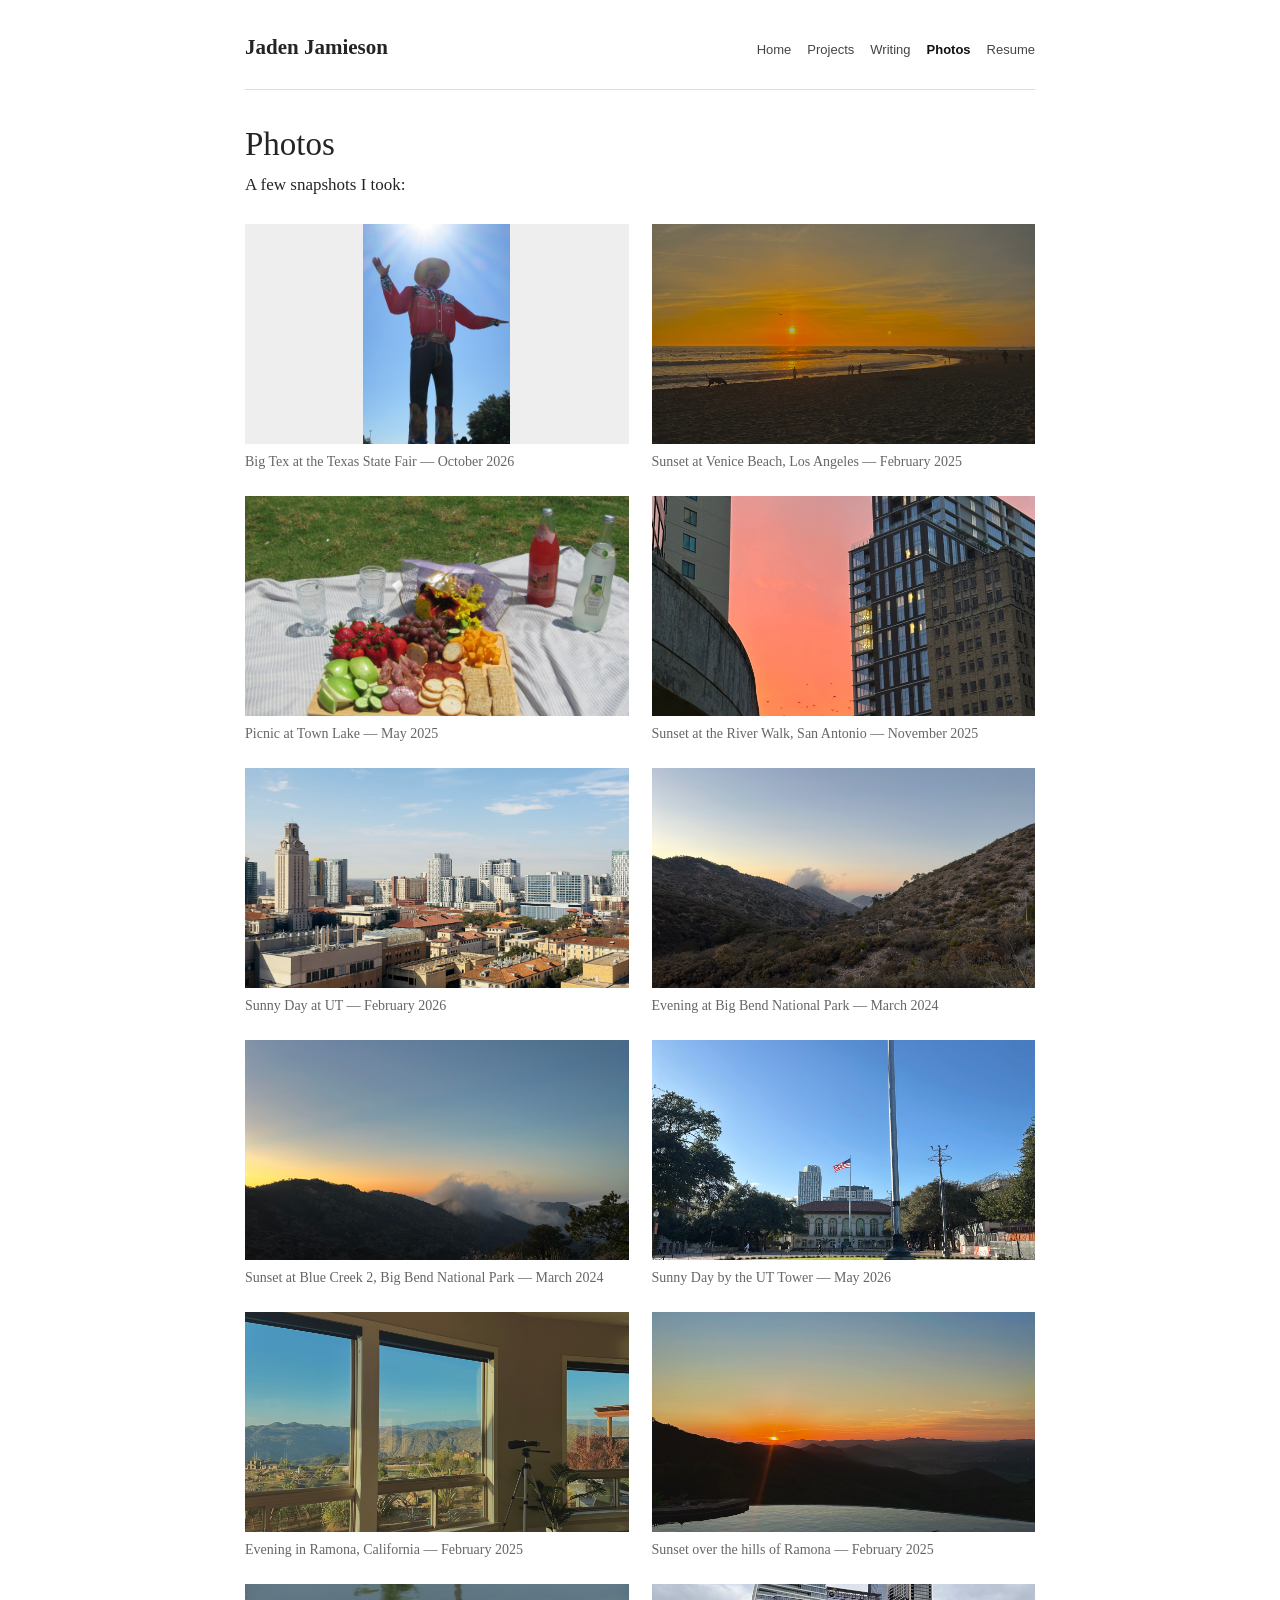
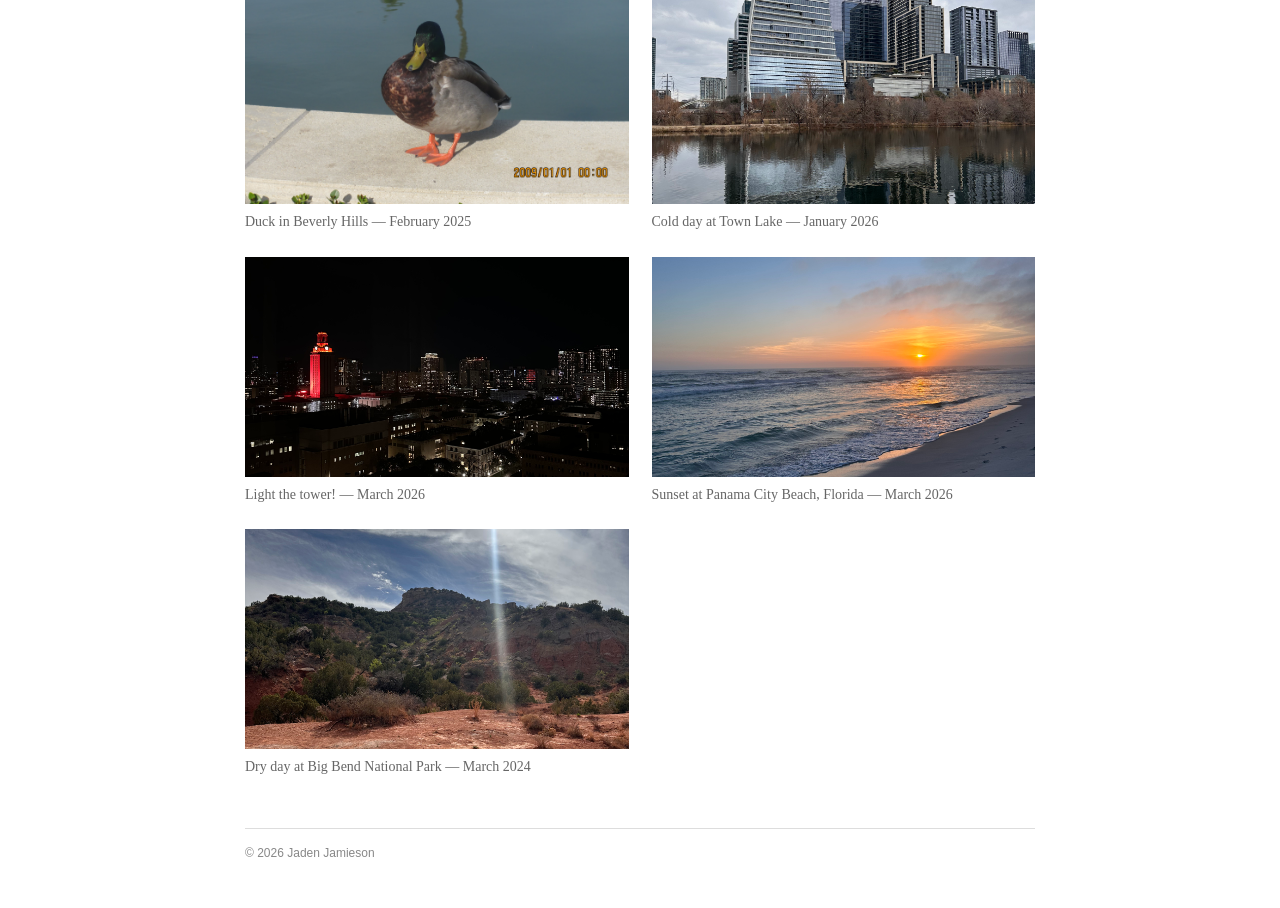
==== commit c0e3901c: "Add 'Writing' link to navigation in photos.html" ====
--- a/photos.html
+++ b/photos.html
@@ -14,6 +14,7 @@
       <nav aria-label="Main navigation">
         <a href="index.html">Home</a>
         <a href="index.html#projects">Projects</a>
+         <a href="writing.html">Writing</a>
         <a aria-current="page" href="photos.html">Photos</a>
         <a href="resume.pdf" target="_blank" rel="noopener noreferrer">Resume</a>
       </nav>
